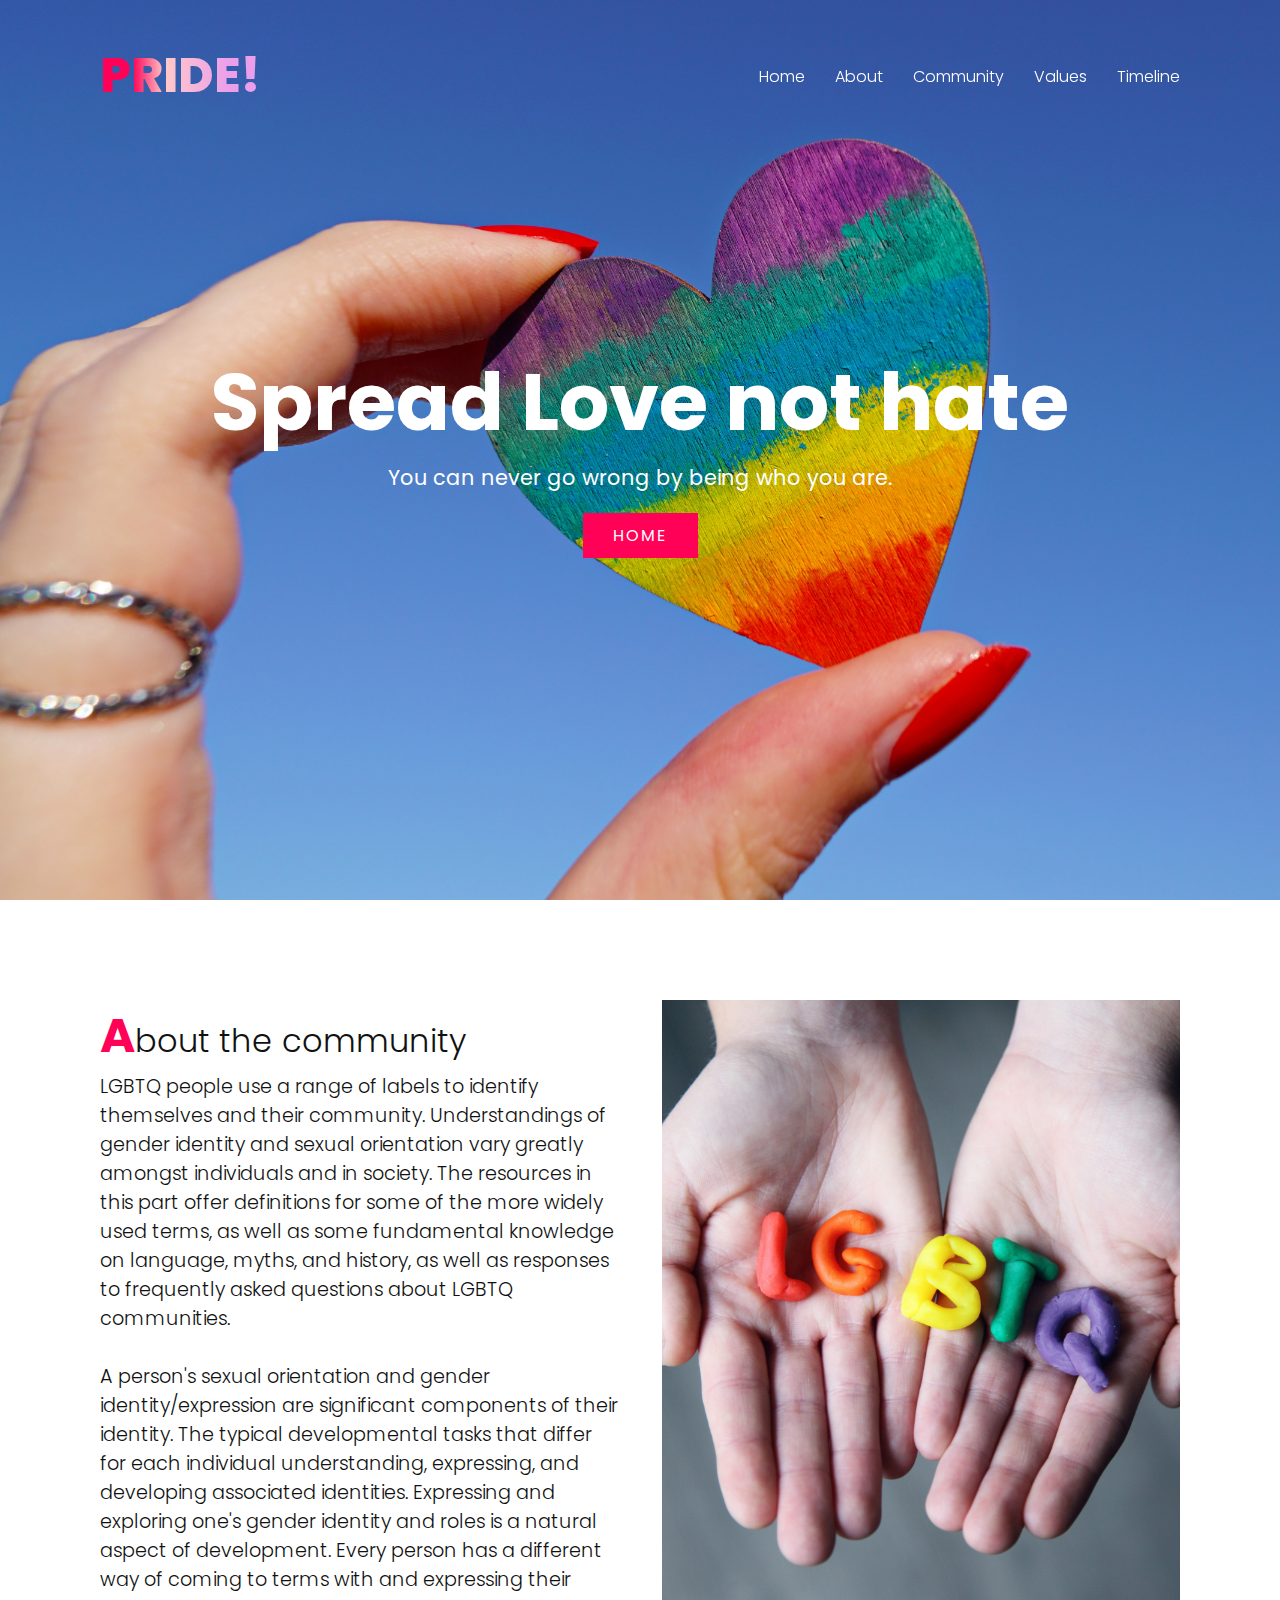
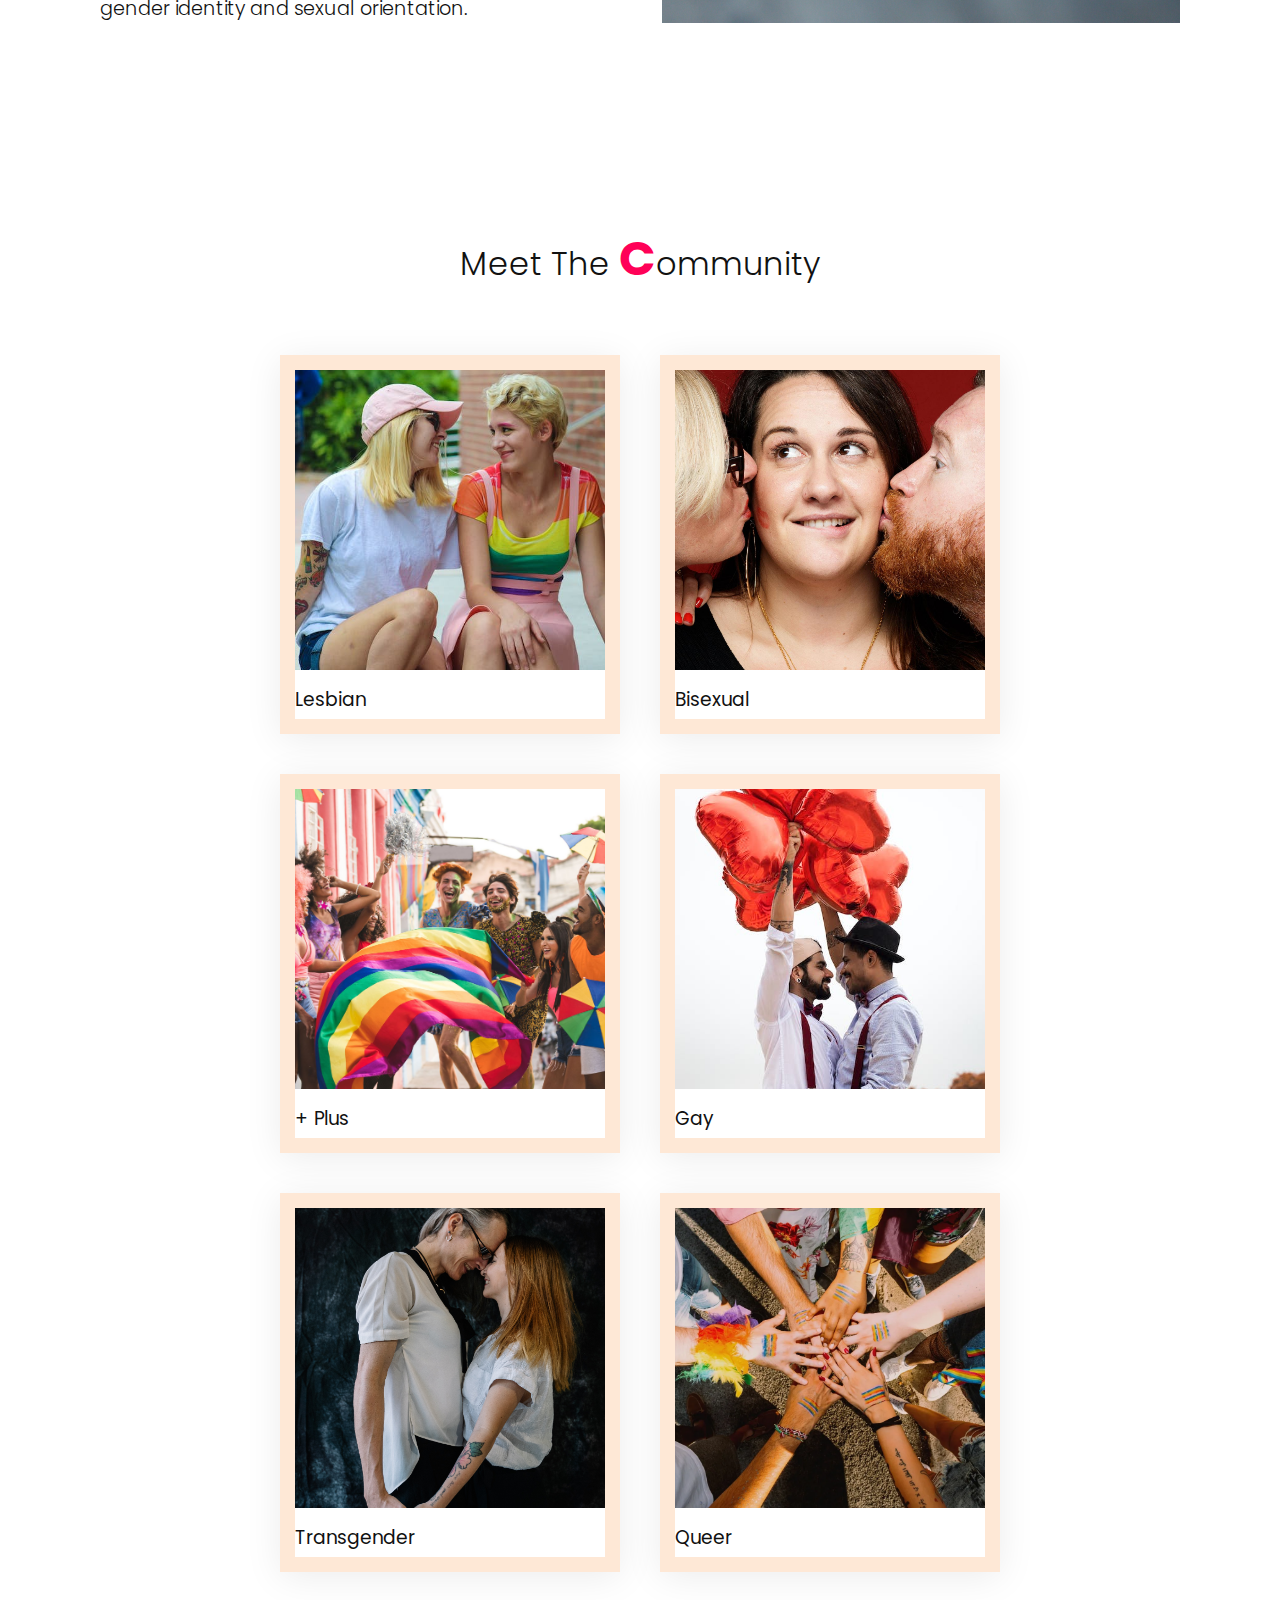
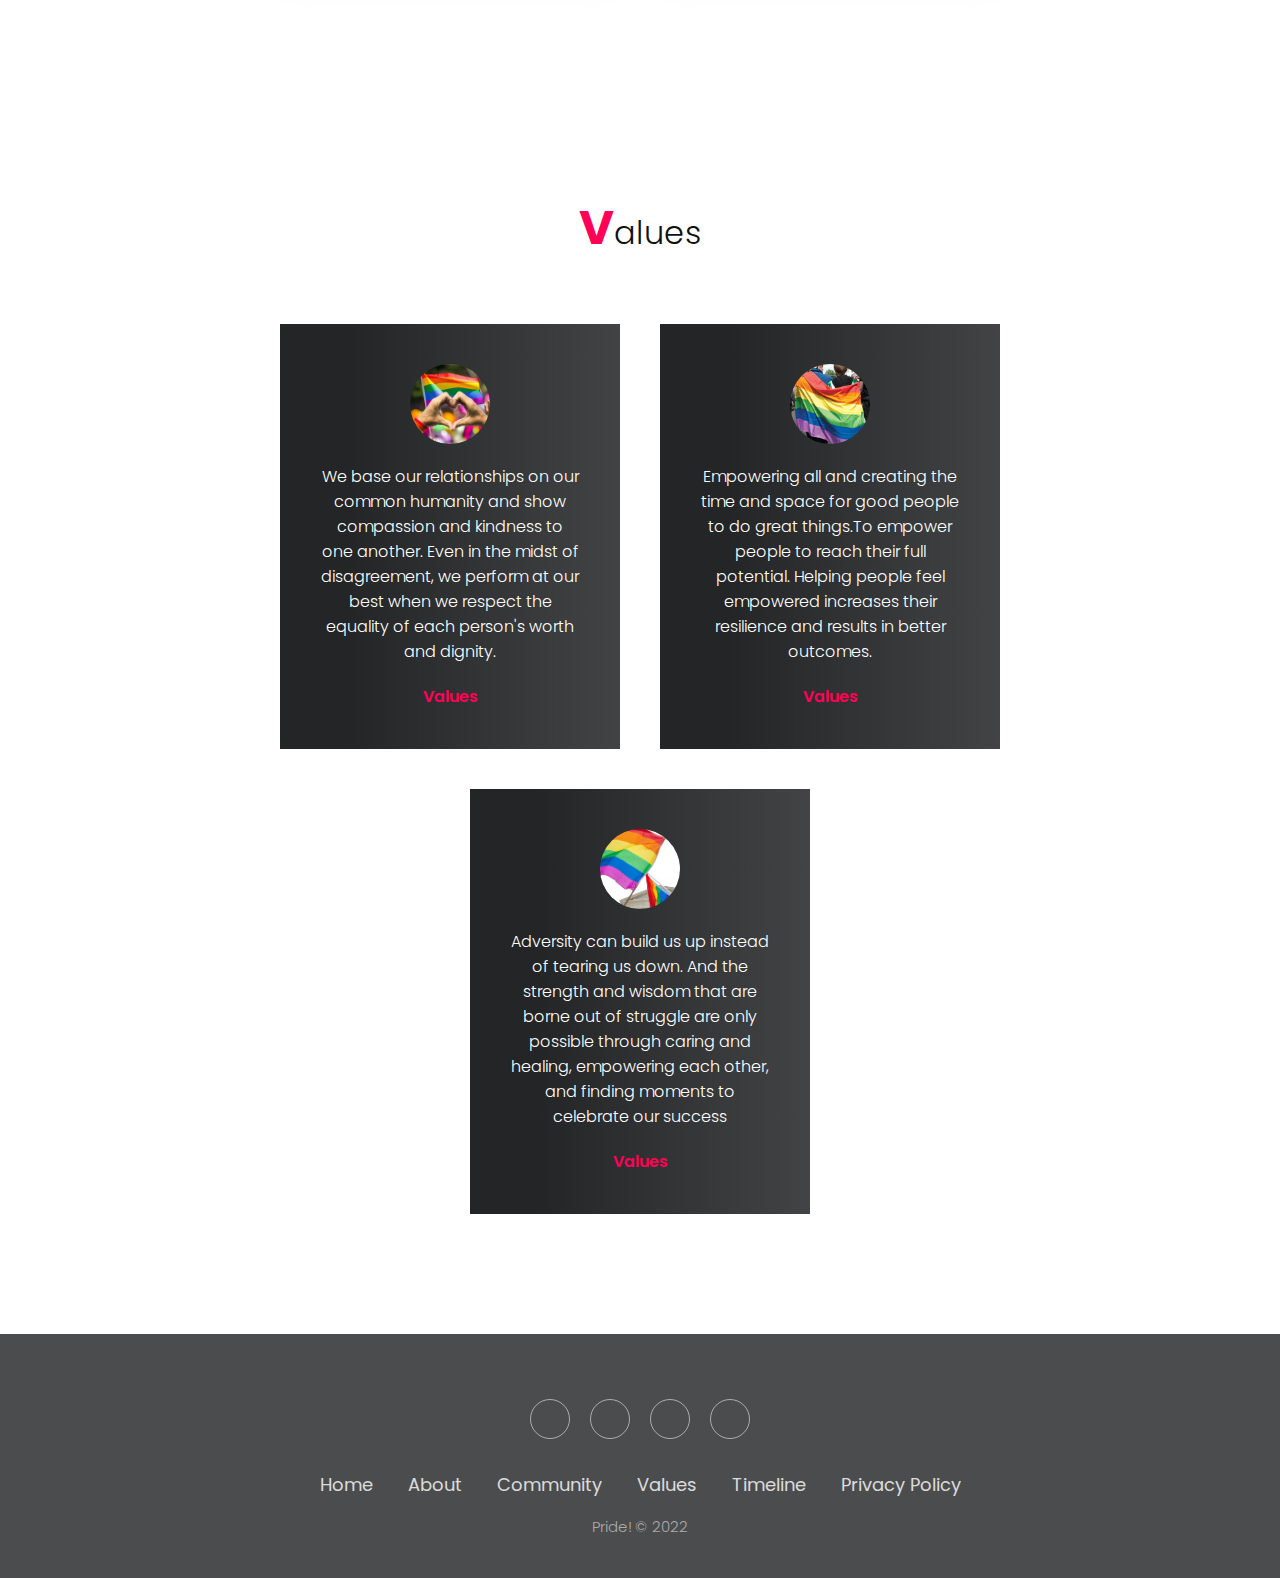
==== index.html @ 481d452e "pushing new project to new repo" ====
<!DOCTYPE html>
<html lang="en">
<head>
    <meta charset="UTF-8">
    <meta http-equiv="X-UA-Compatible" content="IE=edge">
    <meta name="viewport" content="width=device-width, initial-scale=1.0">
    <link rel="stylesheet" href="/css/styles.css">
    <link rel="stylesheet" href="/css/themes/default.css">
    <link rel="stylesheet" href="https://cdnjs.cloudflare.com/ajax/libs/font-awesome/6.2.0/css/all.min.css" integrity="sha512-xh6O/CkQoPOWDdYTDqeRdPCVd1SpvCA9XXcUnZS2FmJNp1coAFzvtCN9BmamE+4aHK8yyUHUSCcJHgXloTyT2A==" crossorigin="anonymous" referrerpolicy="no-referrer" />
    <title>Pride</title>
</head>
<body>
    <header>
        <a href="#" class="logo">Pride<span>!</span></a>
        <div class="menuToggle" onclick="toggleMenu();"></div>
        <ul class="navigation">
            <li><a href="#banner"onclick="toggleMenu();">Home</a></li>
            <li><a href="#about"onclick="toggleMenu();">About</a></li>
            <li><a href="#community"onclick="toggleMenu();">Community</a></li>
            <li><a href="#values"onclick="toggleMenu();">Values</a></li>
            <li><a href="/timeline.html"onclick="toggleMenu();">Timeline</a></li>
        </ul>
    </header>
    <section class="banner" id="banner">
        <div class="content">
            <h2>Spread Love not hate</h2>
            <p>You can never go wrong by being who you are.</p>
            <a href="#" class="btn">Home</a>
        </div>
    </section>

    <section class="about" id="about">
        <div class="row">
            <div class="col50">
                <h2 class="titleText"><span>A</span>bout the community</h2>
                <p style="font-size: 1.2em;">LGBTQ people use a range of labels to identify themselves and their community. Understandings 
                    of gender identity and sexual orientation vary greatly amongst individuals and in society. The 
                    resources in this part offer definitions for some of the more widely used terms, as well as some 
                    fundamental knowledge on language, myths, and history, as well as responses to frequently asked 
                    questions about LGBTQ communities. <br><br>
                    A person's sexual orientation and gender identity/expression are significant components of their identity. 
            The typical developmental tasks that differ for each individual understanding, expressing, and developing 
            associated identities. Expressing and exploring one's gender identity and roles is a natural aspect of development.
            Every person has a different way of coming to terms with and expressing their gender identity and sexual orientation.
                </p>
            </div>
            <div class="col50">
                <div class="imgBx">
                    <img src="/img/about-section.jpg" alt="">
                </div>
            </div>
        </div>
    </section>

    <section class="menu" id="community">
        <div class="title">
            <h2 class="titleText">Meet The <span>C</span>ommunity</h2>
            <p></p>
        </div>
        <div class="content">
            <div class="box">
                <div class="imgBx">
                    <img src="/img/bisexual.jpg" alt="">
                </div>
                <div class="text">
                    <h3>Bisexual</h3>
                </div>
            </div>
            <div class="box">
                <div class="imgBx">
                    <img src="/img/lesbian.jpeg" alt="">
                </div>
                <div class="text">
                    <h3>Lesbian</h3>
                </div>
            </div>
            <div class="box">
                <div class="imgBx">
                    <img src="/img/gay.jpeg" alt="">
                </div>
                <div class="text">
                    <a href="/pages/gay-profile.html" style="text-decoration: none;"><h3>Gay</h3></a>
                </div>
            </div>
            <div class="box">
                <div class="imgBx">
                    <img src="/img/plus.jpg" alt="">
                </div>
                <div class="text">
                    <h3>+ Plus</h3>
                </div>
            </div>
            <div class="box">
                <div class="imgBx">
                    <img src="/img/queer.webp" alt="">
                </div>
                <div class="text">
                    <h3>Queer</h3>
                </div>
            </div>
            <div class="box">
                <div class="imgBx">
                    <img src="/img/trans.jpg" alt="">
                </div>
                <div class="text">
                    <h3>Transgender</h3>
                </div>
            </div>
        </div>
    </section>

    <section class="testimonials" id="values">
        <div class="title white">
            <h2 class="titleText"><span>V</span>alues</h2>
            
        </div>
        <div class="content">
            <div class="box">
                <div class="imgBx">
                    <img src="/img/LGBTQ_1.png" alt="">
                </div>
                <div class="text">
                    <p>We base our relationships on our common humanity and show 
                    compassion and kindness to one another. Even in the midst of 
                    disagreement, we perform at our best when we respect the equality 
                    of each person's worth and dignity.</p>
                    <h3>Values</h3>
                </div>
            </div>
            <div class="box">
                <div class="imgBx">
                    <img src="/img/LGBTQ_2.jpg" alt="">
                </div>
                <div class="text">
                    <p>Empowering all and creating the time and space for good people 
                    to do great things.To empower people to reach their full potential. 
                    Helping people feel empowered increases their resilience and 
                    results in better outcomes.</p>
                    <h3>Values</h3>
                </div>
            </div>
            <div class="box">
                <div class="imgBx">
                    <img src="/img/LGBTQ_3.jpeg" alt="">
                </div>
                <div class="text">
                    <p>Adversity can build us up instead of tearing us down. 
                    And the strength and wisdom that are borne out of struggle are only 
                    possible through caring and healing, empowering each other, and finding 
                    moments to celebrate our success</p>
                    <h3>Values</h3>
                </div>
            </div>
        </div>
    </section>

    <section class="footer">
        <div class="social">
            <a href="#"><i class="fab fa-instagram"></i></a>
            <a href="#"><i class="fab fa-facebook"></i></a>
            <a href="#"><i class="fab fa-twitter"></i></a>
            <a href="#"><i class="fab fa-youtube"></i></a>
        </div>
        <ul class="list">
            <li>
                <a href="#">Home</a>
            </li>
            <li>
                <a href="#">About</a>
            </li>
            <li>
                <a href="#">Community</a>
            </li>
            <li>
                <a href="#">Values</a>
            </li>
            <li>
                <a href="#">Timeline</a>
            </li>
            <li>
                <a href="#">Privacy Policy</a>
            </li>
        </ul>
        <p class="copyright">Pride! &copy; 2022</p>
    </section>
    

    <script type="text/javascript">
        window.addEventListener('scroll', function(){
            const header = document.querySelector('header');
            header.classList.toggle("sticky", window.scrollY > 0);
        });

        function toggleMenu(){
            const menuToggle = document.querySelector('.menuToggle');
            const navigation = document.querySelector('.navigation');
            menuToggle.classList.toggle('active');
            navigation.classList.toggle('active');
        }
    </script>
</body>
</html>
---- css/styles.css ----
@import url('https://fonts.googleapis.com/css?family=Poppins:200,300,400,500,600,700,800,900&display=swap');

*{
    margin: 0;
    padding: 0;
    box-sizing: border-box;
    font-family: 'Poppins', sans-serif;
    scroll-behavior: smooth;
}

p{
    font-weight: 300;
    color: #fff;
}

body{
    min-height: 1000px;
}

.banner{
    position: relative;
    width: 100%;
    min-height: 100vh;
    display: flex;
    justify-content: center;
    align-items: center;
    background: url('/img/hero-section.jpg');
    background-size: cover;
}

.banner .content{
    max-width: 900px;
    text-align: center;
}

.banner .content h2{
    font-size: 5em;
    color: var(--text-color-p);
}

.banner .content p{
    font-size: 1.3em;
    font-weight: 400;
    color: var(--text-color-p);
}

.btn{
    font-size: 1em;
    color: var(--text-color-p);
    background: var(--btn-background);
    display: inline-block;
    padding: 10px 30px;
    margin-top: 20px;
    text-transform: uppercase;
    text-decoration: none;
    letter-spacing: 2px;
    transition: 0.5s;
}

.btn:hover{
    letter-spacing: 6px;
}

header{
    position: fixed;
    top: 0;
    left: 0;
    width: 100%;
    padding: 40px 100px;
    z-index: 10000;
    display: flex;
    justify-content: space-between;
    align-items: center;
    transition: 0.5s;
}
/* need to remove space between this added class */
header.sticky{
    background: #fee8d6;
    padding: 10px 100px;
    box-shadow: 0 5px 20px rgba(0, 0, 0, 0.05);
}

header .logo{
    background-color: #131313;
    background-image: linear-gradient(to right, #ff0157 20%, #ffc9c8, 60%, #eb9feb 80%);
    font-weight: 800;
    font-size: 3em;
    text-transform: uppercase;
    text-decoration: none;
    -webkit-background-clip: text;
    -moz-background-clip: text;
    -webkit-text-fill-color: transparent;
    -moz-text-fill-color: transparent;
}

header.sticky .logo{
    color: var(--navbar-scroll-color);
}

header .logo span{
    color: var(--btn-background);
}

header .navigation{
    position: relative;
    display: flex;
}

header .navigation li{
    list-style: none;
    margin-left: 30px;
}

header .navigation li a{
    text-decoration: none;
    color: var(--header-logo);
    font-weight: 300;
}

header.sticky .navigation li a{
    color: var(--navbar-scroll-color);
}

header .navigation li a:hover{
    color: var(--btn-background);
}

section{
    padding: 100px;
}

.row{
    position: relative;
    width: 100%;
    display: flex;
    justify-content: space-between;
}

.row p{
    color: var(--p-text);
}

.row .col50{
    position: relative;
    width: 48%;
}

.titleText{
    color: var(--title-text);
    font-size: 2em;
    font-weight: 300;
}

.titleText span{
    color: var(--btn-background);
    font-weight: 700;
    font-size: 1.5em;
}

.row .col50 .imgBx{
    position: relative;
    width: 100%;
    height: 100%;
    
}

.imgBx img{
    position: absolute;
    top: 0;
    left: 0;
    width: 100%;
    height: 100%;
    object-fit: cover;
}

.title{
    width: 100%;
    display: flex;
    justify-content: center;
    align-items: center;
    flex-direction: column;   
}

.title p{
    color: var(--p-text);
}

.menu .content{
    display: flex;
    justify-content: center;
    flex-direction: row-reverse;
    flex-wrap: wrap;
    margin-top: 40px;
}

.menu .content .box{
    width: 340px;
    margin: 20px;
    border: 15px solid #fee8d6;
    box-shadow: 0 5px 35px rgba(0, 0, 0, 0.08);
}

.menu .content .box .imgBx{
    position: relative;
    width: 100%;
    height: 300px;
}

.menu .content .box .imgBx img{
    position: absolute;
    top: 0;
    left: 0;
    width: 100%;
    height: 100%;
    object-fit: cover;
}

.menu .content .box .text{
    padding: 15px 0 5px;
}

.menu .content .box .text h3{
    font-weight: 400;
    color: var(--p-text);
}

.testimonials{
    background-image: #fff;
    background-size: cover;
}

.white .titleText{
    color: var(--p-text);
}

#title-p{
    color: var(--text-color-p);
}

.testimonials .content{
    display: flex;
    justify-content: center;
    flex-wrap: wrap;
    flex-direction: row;
    margin-top: 40px;
}

.testimonials .content .box{
    width: 340px;
    margin: 20px;
    padding: 40px;
    background: linear-gradient(to right, #232526 20%, #414345 100%);
    display: flex;
    justify-content: center;
    align-items: center;
    flex-direction: column;
}

.testimonials .titleText h2{
    color: var(--text-color-p);
}

.testimonials .content .box .imgBx{
    position: relative;
    width: 80px;
    height: 80px;
    margin-bottom: 20px;
    border-radius: 50%;
    overflow: hidden;
}

.testimonials .content .box .imgBx img{
    position: absolute;
    top: 0;
    left: 0;
    width: 100%;
    height: 100%;
    object-fit: cover;
}

.testimonials .content .box .text{
    text-align: center;
}

.testimonials .content .box .text p{
    color: var(--text-color-p);
    font-style: initial;
}

.testimonials .content .box .text h3{
    margin-top: 20px;
    color: var(--title-text);
    font-size: 1em;
    color: var(--btn-background);
    font-weight: 600;
}

.footer{
    padding: 40px 0;
    background-color: #4b4c4d;
}

.footer .social{
    text-align: center;
    padding: 25px;
    color: var(--header-logo);
}

.footer .social a{
    font-size: 24px;
    color: inherit;
    border: 1px solid #ccc;
    width: 40px;
    height: 40px;
    line-height: 38px;
    display: inline-block;
    text-align: center;
    border-radius: 50%;
    margin: 0 8px;
    opacity: 0.75;
}

.footer .social a:hover{
    opacity: 0.9;
}

.footer ul{
    margin-top: 0;
    padding: 0;
    list-style: none;
    font-size: 18px;
    line-height: 1.6;
    margin-bottom: 0;
    text-align: center;
}

.footer ul li a{
    color: var(--header-logo);
    text-decoration: none;
    opacity: 0.8;
}

.footer ul li {
    display: inline-block;
    padding: 0 15px;
}

.footer ul li a:hover{
    opacity: 1;
}

.footer .copyright{
    margin-top: 15px;
    text-align: center;
    font-size: 15px;
    color: #aaa;
}

@media (max-width: 991px){
    header,
    header.sticky{
        padding: 10px 20px;
    }
    header .navigation{
        display: none;
    }

    header .navigation.active{
        width: 100%;
        height: calc(100% - 68px);
        position: fixed;
        top: 68px;
        left: 0;
        display: flex;
        justify-content: center;
        align-items: center;
        flex-direction: column;
        background: var(--header-logo);
    }
    header .navigation li{
        margin-left: 0;
    }
    header .navigation li a{
        color: var(--p-text);
        font-size: 1.6em;
    }

    .menuToggle{
        position: relative;
        width: 40px;
        height: 40px;
        background: url(/img/menu.png);
        background-size: 30px;
        background-repeat: no-repeat;
        background-position: center;
        cursor: pointer;
    }

    .menuToggle.active{
        background: url(/img/close.png);
        background-size: 25px;
        background-repeat: no-repeat;
        background-position: center;
    }

    header.sticky .menuToggle{
        filter: invert(1);
    }
    section{
        padding: 20px;
    }
    .banner .content h2{
        font-size: 3em;
        color: var(--text-color-p);
    }
    .row{
        flex-direction: column;
    }
    .row .col50{
        position: relative;
        width: 100%;
    }
    .row .col50 .imgBx{
        height: 300px;
        margin-top: 20px;
    }
    .menu .content{
        margin-top: 20px;
    }
    .menu .content .box{
        margin: 10px;
    }
    .menu .content .box .imgBx{
        height: 260px;
    }
    .title{
        text-align: center;
    }
    .titleText{
        font-size: 1.8em;
        line-height: 1.5em;
        margin-bottom: 15px;
        font-weight: 300;
    }
    .testimonials .content .box{
        margin: 10px;
        padding: 20px;
    }
}

@media (max-width: 480px){
    .banner .content h2{
        font-size: 2.2em;
        color: var(--text-color-p);
    }
}

/* Timeline page css */
.timeline-section{
	background-color: #fff;
	min-height: 100vh;
	padding: 100px 15px;
}
.timeline-items{
	max-width: 1000px;
	margin:auto;
	display: flex;
	flex-wrap: wrap;
	position: relative;
}
.timeline-items::before{
	content: '';
	position: absolute;
	width: 2px;
	height: 100%;
	background-color: #2f363e;
	left: calc(50% - 1px);
}
.timeline-item{
	margin-bottom: 40px;
	width: 100%;
	position: relative;
}
.timeline-item:last-child{
	margin-bottom: 0;
}
.timeline-item:nth-child(odd){
    padding-right: calc(50% + 30px);
	text-align: right;
}
.timeline-item:nth-child(even){
    padding-left: calc(50% + 30px);
}
.timeline-dot{
	height: 16px;
	width: 16px;
	background-color: var(--btn-background);
	position: absolute;
	left: calc(50% - 8px);
	border-radius: 50%;
	top:10px;
}
.timeline-date{
	font-size: 18px;
	color: var(--btn-background);
	margin:6px 0 15px;
}
.timeline-content{
    background-color: #2f363e;
	padding: 30px;
	border-radius: 5px;
}
.timeline-content h3{
    font-size: 20px;
	color: #ffffff;
	margin:0 0 10px;
	text-transform: capitalize;
	font-weight: 500;
}
.timeline-content p{
    color: #c8c8c8;
	font-size: 16px;
	font-weight: 300;
	line-height: 22px;
}

/* responsive */
@media(max-width: 767px){
	.timeline-items::before{
		left: 7px;
	}
	.timeline-item:nth-child(odd){
		padding-right: 0;
		text-align: left;
	}
	.timeline-item:nth-child(odd),
	.timeline-item:nth-child(even){
		padding-left: 37px;
	}
	.timeline-dot{
		left:0;
	}
}
---- css/themes/default.css ----
:root{
    --text-color-p: white;
    --btn-background: #ff0157;
    --header-logo: #fff;
    --title-text: #111;
    --navbar-scroll-color: #111;
    --p-text:#111;
    --value-text: #666;
}
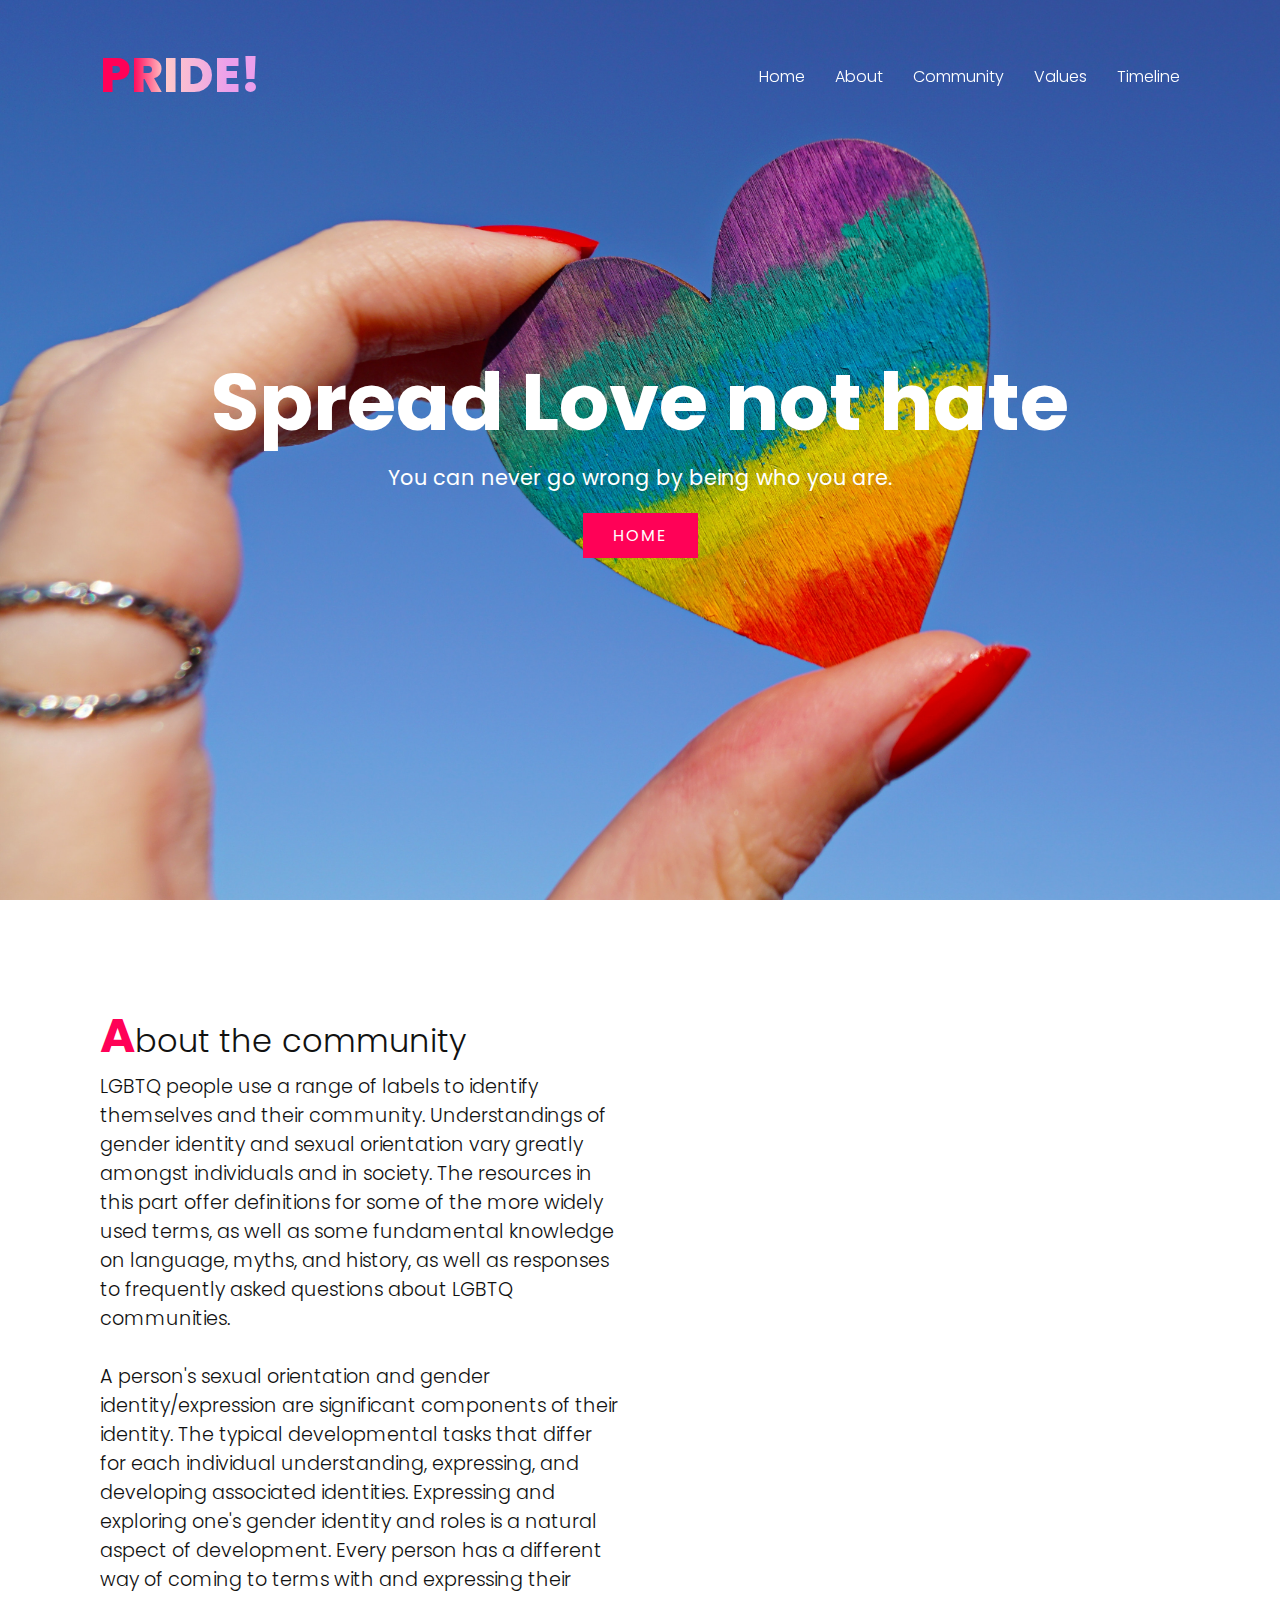
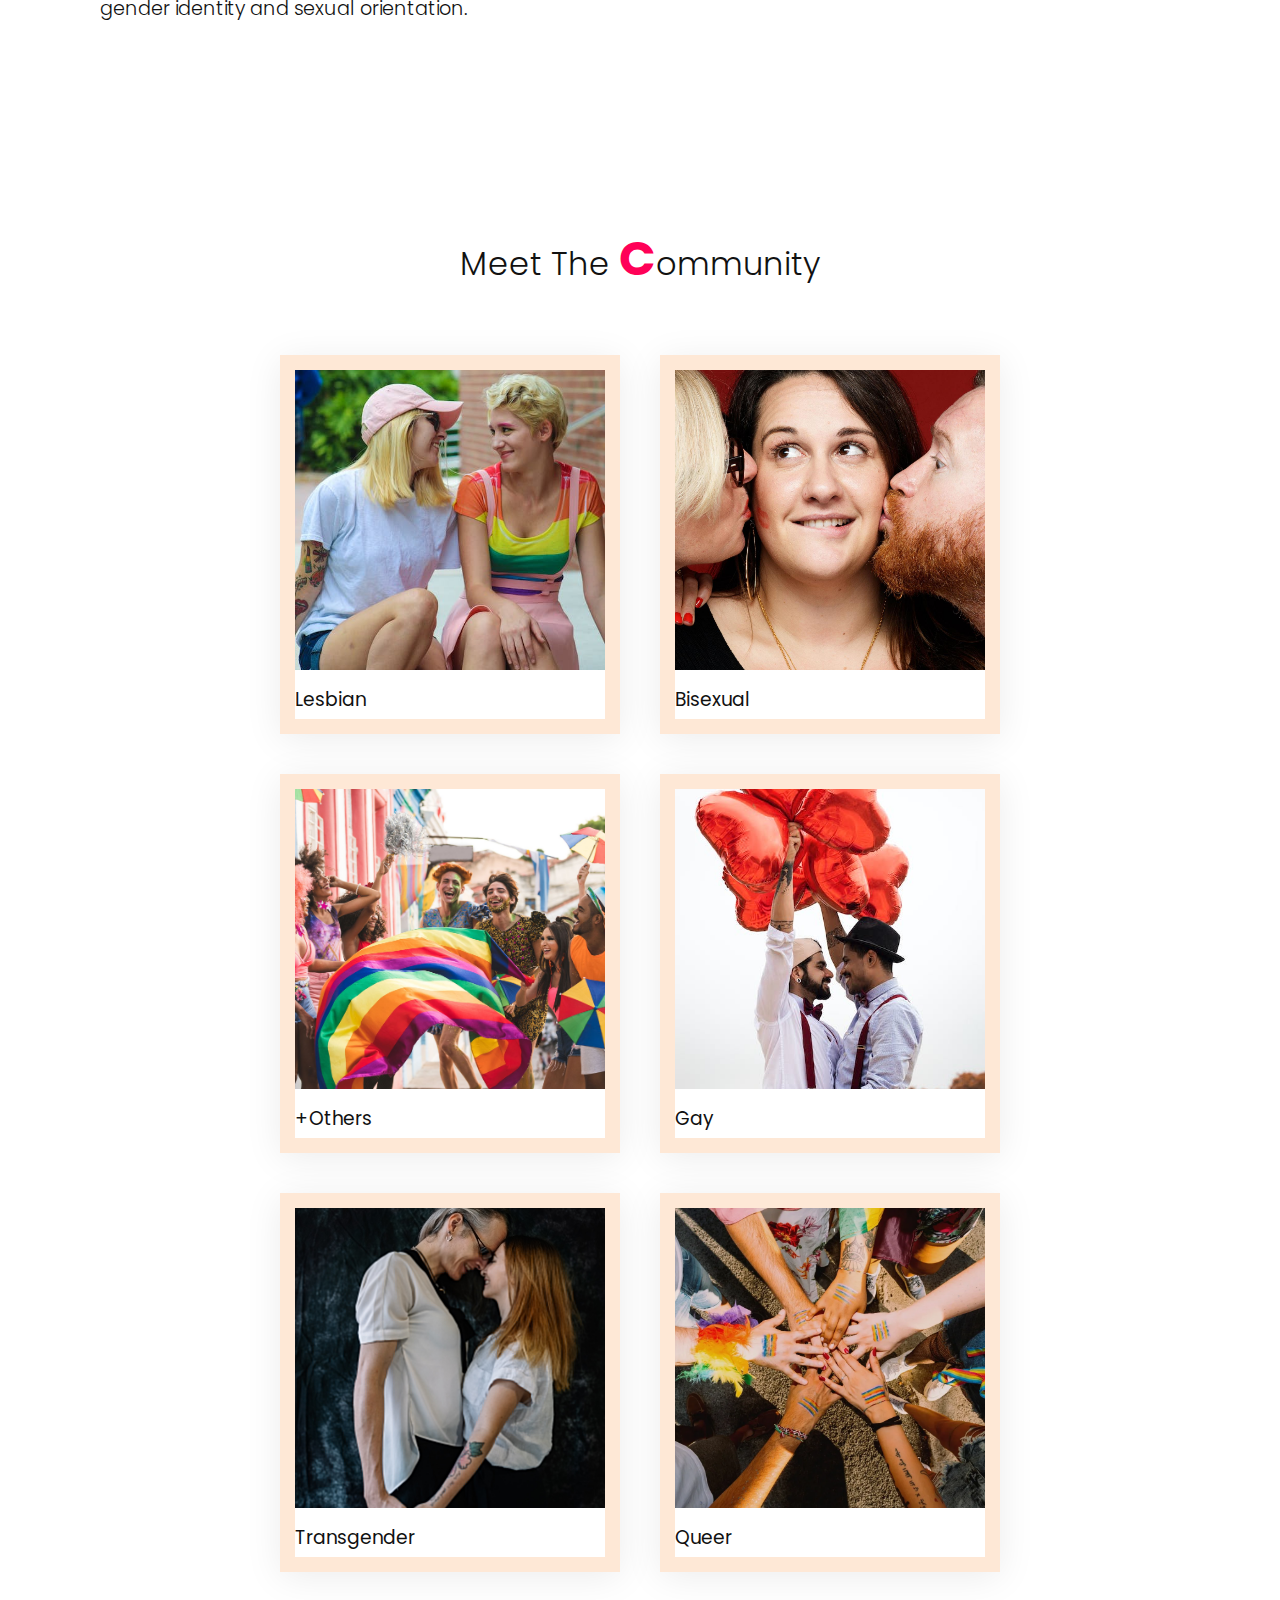
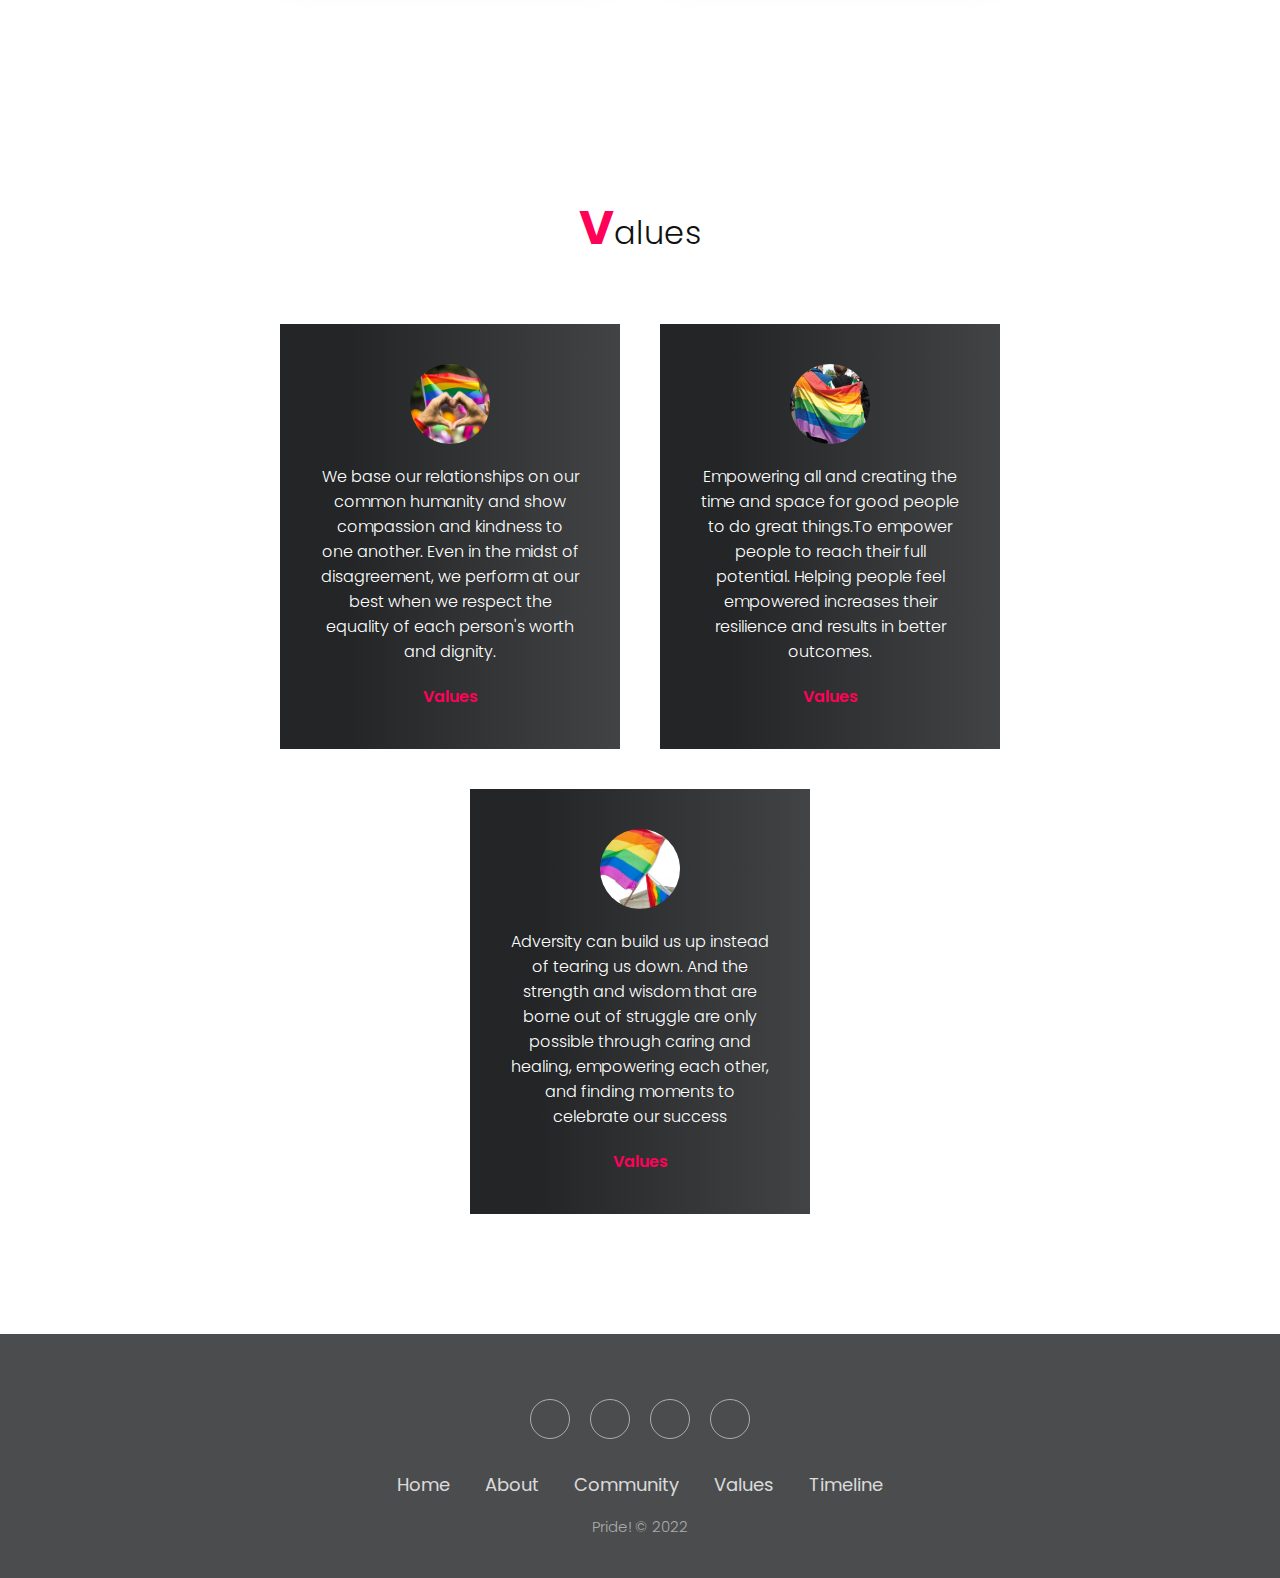
==== commit a05bda71: "updated text in home page" ====
--- a/index.html
+++ b/index.html
@@ -46,7 +46,7 @@
             </div>
             <div class="col50">
                 <div class="imgBx">
-                    <img src="/img/about-section.jpg" alt="">
+                    <img class="lazy" data-src="/img/about-section.jpg" alt="">
                 </div>
             </div>
         </div>
@@ -60,7 +60,7 @@
         <div class="content">
             <div class="box">
                 <div class="imgBx">
-                    <img src="/img/bisexual.jpg" alt="">
+                    <img class="lazy" data-src="/img/bisexual.jpg" alt="">
                 </div>
                 <div class="text">
                     <h3>Bisexual</h3>
@@ -68,7 +68,7 @@
             </div>
             <div class="box">
                 <div class="imgBx">
-                    <img src="/img/lesbian.jpeg" alt="">
+                    <img class="lazy" data-src="/img/lesbian.jpeg" alt="">
                 </div>
                 <div class="text">
                     <h3>Lesbian</h3>
@@ -76,23 +76,23 @@
             </div>
             <div class="box">
                 <div class="imgBx">
-                    <img src="/img/gay.jpeg" alt="">
-                </div>
-                <div class="text">
-                    <a href="/pages/gay-profile.html" style="text-decoration: none;"><h3>Gay</h3></a>
-                </div>
-            </div>
-            <div class="box">
-                <div class="imgBx">
-                    <img src="/img/plus.jpg" alt="">
-                </div>
-                <div class="text">
-                    <h3>+ Plus</h3>
-                </div>
-            </div>
-            <div class="box">
-                <div class="imgBx">
-                    <img src="/img/queer.webp" alt="">
+                    <img class="lazy" data-src="/img/gay.jpeg" alt="">
+                </div>
+                <div class="text">
+                    <h3>Gay</h3>
+                </div>
+            </div>
+            <div class="box">
+                <div class="imgBx">
+                    <img class="lazy" data-src="/img/plus.jpg" alt="">
+                </div>
+                <div class="text">
+                    <h3>+Others</h3>
+                </div>
+            </div>
+            <div class="box">
+                <div class="imgBx">
+                    <img class="lazy" data-src="/img/queer.webp" alt="">
                 </div>
                 <div class="text">
                     <h3>Queer</h3>
@@ -100,7 +100,7 @@
             </div>
             <div class="box">
                 <div class="imgBx">
-                    <img src="/img/trans.jpg" alt="">
+                    <img class="lazy" data-src="/img/trans.jpg" alt="">
                 </div>
                 <div class="text">
                     <h3>Transgender</h3>
@@ -117,7 +117,7 @@
         <div class="content">
             <div class="box">
                 <div class="imgBx">
-                    <img src="/img/LGBTQ_1.png" alt="">
+                    <img class="lazy" data-src="/img/LGBTQ_1.png" alt="">
                 </div>
                 <div class="text">
                     <p>We base our relationships on our common humanity and show 
@@ -129,7 +129,7 @@
             </div>
             <div class="box">
                 <div class="imgBx">
-                    <img src="/img/LGBTQ_2.jpg" alt="">
+                    <img class="lazy" data-src="/img/LGBTQ_2.jpg" alt="">
                 </div>
                 <div class="text">
                     <p>Empowering all and creating the time and space for good people 
@@ -141,7 +141,7 @@
             </div>
             <div class="box">
                 <div class="imgBx">
-                    <img src="/img/LGBTQ_3.jpeg" alt="">
+                    <img class="lazy" data-src="/img/LGBTQ_3.jpeg" alt="">
                 </div>
                 <div class="text">
                     <p>Adversity can build us up instead of tearing us down. 
@@ -176,10 +176,7 @@
             </li>
             <li>
                 <a href="#">Timeline</a>
-            </li>
-            <li>
-                <a href="#">Privacy Policy</a>
-            </li>
+            </li>        
         </ul>
         <p class="copyright">Pride! &copy; 2022</p>
     </section>
@@ -198,5 +195,36 @@
             navigation.classList.toggle('active');
         }
     </script>
+    <script>
+        document.addEventListener("DOMContentLoaded", function() {
+        var lazyloadImages = document.querySelectorAll("img.lazy");    
+        var lazyloadThrottleTimeout;
+        
+        function lazyload () {
+        if(lazyloadThrottleTimeout) {
+            clearTimeout(lazyloadThrottleTimeout);
+        }    
+        
+        lazyloadThrottleTimeout = setTimeout(function() {
+            var scrollTop = window.pageYOffset;
+            lazyloadImages.forEach(function(img) {
+                if(img.offsetTop < (window.innerHeight + scrollTop)) {
+                    img.src = img.dataset.src;
+                    img.classList.remove('lazy');
+                }
+            });
+            if(lazyloadImages.length == 0) { 
+                document.removeEventListener("scroll", lazyload);
+                window.removeEventListener("resize", lazyload);
+                window.removeEventListener("orientationChange", lazyload);
+            }
+        }, 20);
+        }
+        
+        document.addEventListener("scroll", lazyload);
+        window.addEventListener("resize", lazyload);
+        window.addEventListener("orientationChange", lazyload);
+    });
+    </script>
 </body>
 </html>